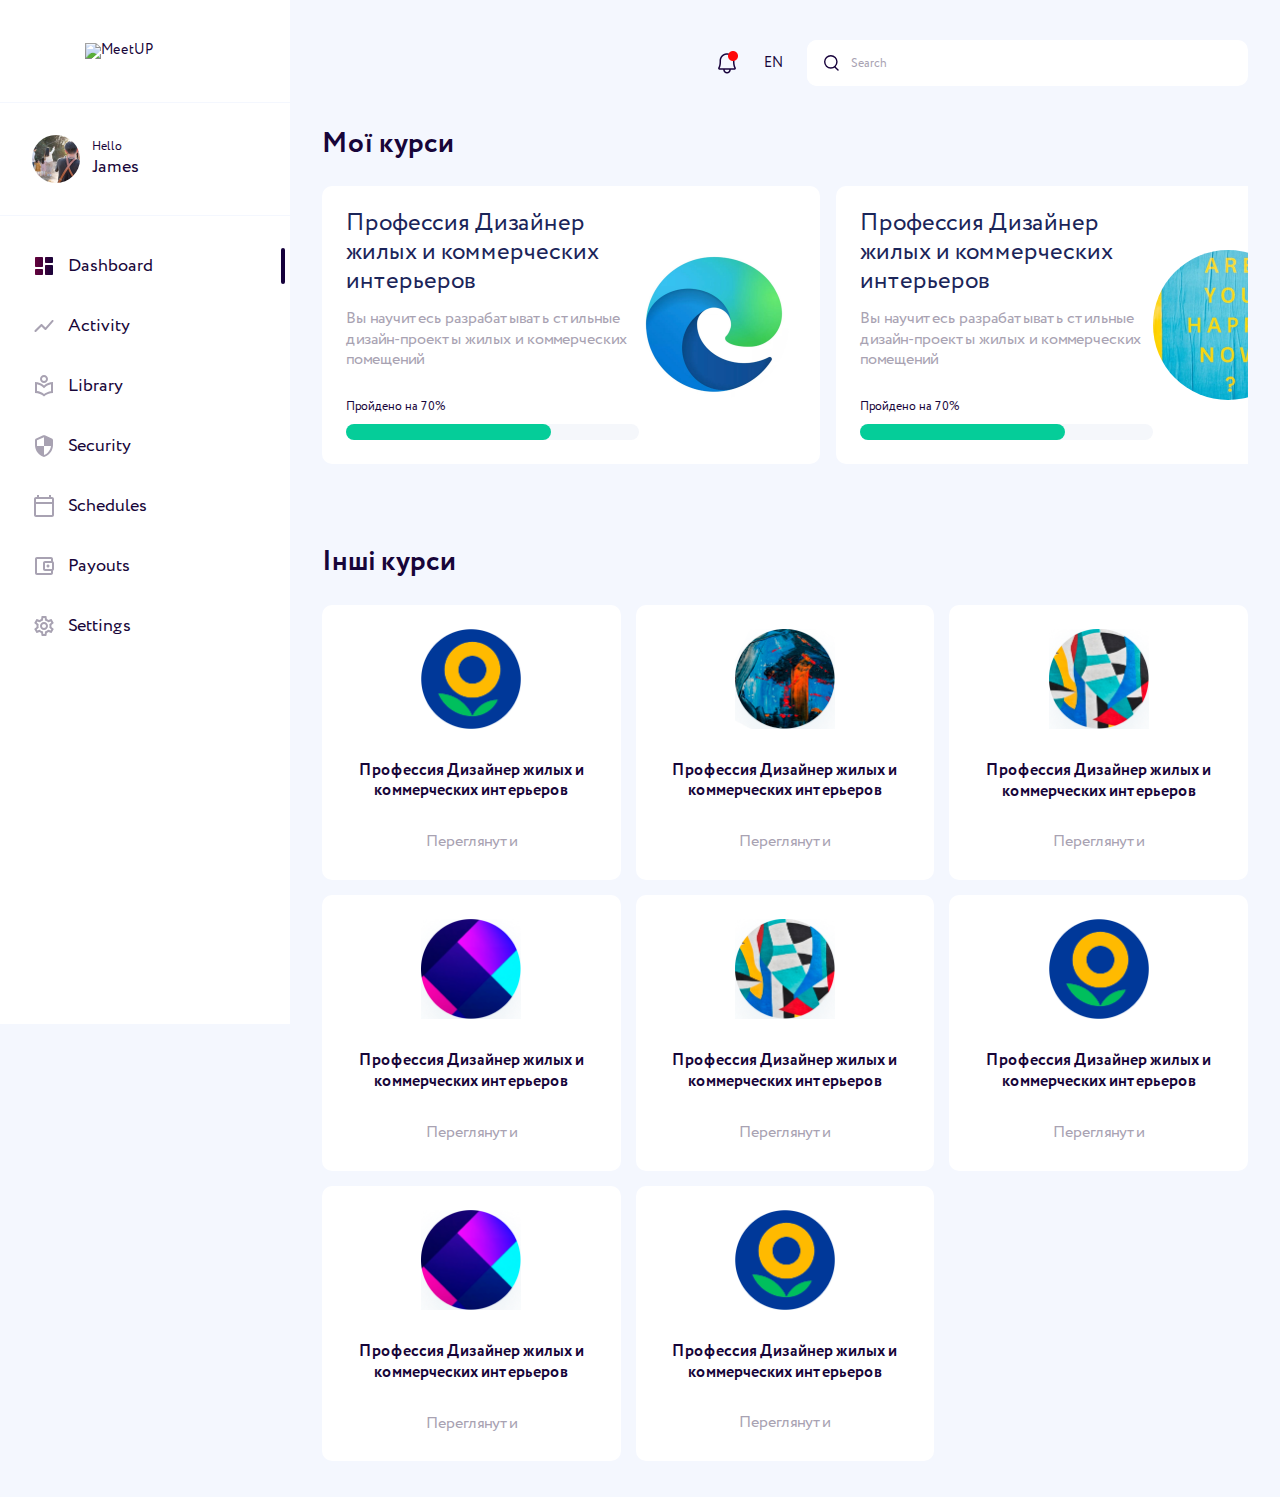
==== index.html @ d6d975dc "meetup v.1" ====
<!DOCTYPE html>
<html lang="en">

<head>
	<meta charset="UTF-8" />
	<meta name="viewport" content="width=device-width, initial-scale=1.0" />
	<title>MeetUP</title>
	<meta name="description" content="">
	<meta name="keywords" content="">
	<link rel="stylesheet" type="text/css" href="css/reset.css" />
	<link rel="stylesheet" type="text/css" href="css/slick.css" />
	<link rel="stylesheet" type="text/css" href="css/style.css" />
</head>

<body>
	<div class="container">
		<div class="wrapper">
			<div class="page">
				<header class="header">
					<nav class="menu">
						<div class="logo"><a href="/"><img src="img/logo.png" alt="MeetUP" /></a></div>
						<div class="user">
							<img src="img/james.jpg" alt="James" />
							<div class="user-name">
								<h3><span>Hello</span> James</h3>
							</div>
						</div>
						<div class="extra-menu">
							<div class="bell">
								<img src="img/bell.png" alt="Bell">
								<h4 class="message">У вас нове повідомлення</h4>
							</div>
							<div class="language">EN</div>
							<div class="search">
								<div class="search-box">
									<input type="text" class="input-search" placeholder="Search">
								</div>
							</div>
							<div class="search-close"></div>
							<div class="header_burger"></div>
						</div>
						<div class="sidebar-menu">
							<div class="logo"><a href="/"><img src="img/logo.png" alt="MeetUP" /></a></div>
							<div class="user">
								<img src="img/james.jpg" alt="James" />
								<div class="user-name">
									<h3><span>Hello</span> James</h3>
								</div>
							</div>
							<div class="language">EN</div>
							<ul class="sidebar-menu__box-link">
								<a href="#">
									<li class="active"><img class="img-svg" src="img/svg/dashboard.svg" alt="Dashboard">Dashboard</li>
								</a>
								<a href="#">
									<li><img class="img-svg" src="img/svg/activity.svg" alt="Activity">Activity</li>
								</a>
								<a href="#">
									<li><img class="img-svg" src="img/svg/library.svg" alt="Library">Library</li>
								</a>
								<a href="#">
									<li><img class="img-svg" src="img/svg/security.svg" alt="Security">Security</li>
								</a>
								<a href="#">
									<li><img class="img-svg" src="img/svg/schedules.svg" alt="Schedules">Schedules</li>
								</a>
								<a href="#">
									<li><img class="img-svg" src="img/svg/payouts.svg" alt="Payouts">Payouts</li>
								</a>
								<a href="#">
									<li><img class="img-svg" src="img/svg/settings.svg" alt="Settings">Settings</li>
								</a>
							</ul>
						</div>
					</nav>
				</header>
				<div class="content">
					<section class="my-courses">
						<h1>Мої курси</h1>
						<div class="wrap">
							<div class="course">
								<div class="course__txt">
									<h2 class="course__name">Профессия Дизайнер жилых и коммерческих интерьеров</h2>
									<p class="course__description">Вы научитесь разрабатывать стильные дизайн-проекты жилых и коммерческих
										помещений</p>
									<div class="course__progress-bar">
										<p>Пройдено на 70%</p>
										<div class="course__progress-bar-full">
											<div class="course__progress-bar-load"></div>
										</div>
									</div>
								</div>
								<img src="img/progress.png" alt="Course" />
							</div>
							<div class="course">
								<div class="course__txt">
									<h2 class="course__name">Профессия Дизайнер жилых и коммерческих интерьеров</h2>
									<p class="course__description">Вы научитесь разрабатывать стильные дизайн-проекты жилых и коммерческих
										помещений</p>
									<div class="course__progress-bar">
										<p>Пройдено на 70%</p>
										<div class="course__progress-bar-full">
											<div class="course__progress-bar-load"></div>
										</div>
									</div>
								</div>
								<img src="img/are_you.jpg" alt="Course" />
							</div>
							<div class="course">
								<div class="course__txt">
									<h2 class="course__name">Профессия Дизайнер жилых и коммерческих интерьеров</h2>
									<p class="course__description">Вы научитесь разрабатывать стильные дизайн-проекты жилых и коммерческих
										помещений</p>
									<div class="course__progress-bar">
										<p>Пройдено на 70%</p>
										<div class="course__progress-bar-full">
											<div class="course__progress-bar-load"></div>
										</div>
									</div>
								</div>
								<img src="img/progress.png" alt="Course" />
							</div>
							<div class="course">
								<div class="course__txt">
									<h2 class="course__name">Профессия Дизайнер жилых и коммерческих интерьеров</h2>
									<p class="course__description">Вы научитесь разрабатывать стильные дизайн-проекты жилых и коммерческих
										помещений</p>
									<div class="course__progress-bar">
										<p>Пройдено на 70%</p>
										<div class="course__progress-bar-full">
											<div class="course__progress-bar-load"></div>
										</div>
									</div>
								</div>
								<img src="img/are_you.jpg" alt="Course" />
							</div>
						</div>
					</section>
					<section class="o_course">
						<h1>Інші курси</h1>
						<div class="wrap">
							<div class="o_course_b">
								<img src="img/course-1.png" alt="Course" />
								<h4 class="o_course__name">Профессия Дизайнер жилых и коммерческих интерьеров</h4>
								<a href="#">Переглянути</a>
							</div>
							<div class="o_course_b">
								<img src="img/course-2.png" alt="Course" />
								<h4 class="o_course__name">Профессия Дизайнер жилых и коммерческих интерьеров</h4>
								<a href="#">Переглянути</a>
							</div>
							<div class="o_course_b">
								<img src="img/course-3.png" alt="Course" />
								<h4 class="o_course__name">Профессия Дизайнер жилых и коммерческих интерьеров</h4>
								<a href="#">Переглянути</a>
							</div>
							<div class="o_course_b">
								<img src="img/course-4.png" alt="Course" />
								<h4 class="o_course__name">Профессия Дизайнер жилых и коммерческих интерьеров</h4>
								<a href="#">Переглянути</a>
							</div>
							<div class="o_course_b">
								<img src="img/course-3.png" alt="Course" />
								<h4 class="o_course__name">Профессия Дизайнер жилых и коммерческих интерьеров</h4>
								<a href="#">Переглянути</a>
							</div>
							<div class="o_course_b">
								<img src="img/course-1.png" alt="Course" />
								<h4 class="o_course__name">Профессия Дизайнер жилых и коммерческих интерьеров</h4>
								<a href="#">Переглянути</a>
							</div>
							<div class="o_course_b">
								<img src="img/course-4.png" alt="Course" />
								<h4 class="o_course__name">Профессия Дизайнер жилых и коммерческих интерьеров</h4>
								<a href="#">Переглянути</a>
							</div>
							<div class="o_course_b">
								<img src="img/course-1.png" alt="Course" />
								<h4 class="o_course__name">Профессия Дизайнер жилых и коммерческих интерьеров</h4>
								<a href="#">Переглянути</a>
							</div>
						</div>
					</section>
				</div>
			</div>
		</div>
	</div>
	<script type="text/javascript" src="js/jquery-3.6.0.min.js"></script>
	<script type="text/javascript" src="js/slick.js"></script>
	<script type="text/javascript" src="js/main.js"></script>
</body>

</html>
---- css/style.css ----
@font-face {
  font-family: "Circe";
  src: url("../fonts/Circe-Regular.eot");
  src: url("../fonts/Circe-Regular.eot?iefix") format("eot"),
    url("../fonts/Circe-Regular.woff") format("woff"),
    url("../fonts/Circe-Regular.ttf") format("truetype");
  font-weight: 400;
  font-style: normal;
}
@font-face {
  font-family: "Circe";
  src: url("../fonts/Circe-Bold.eot");
  src: url("../fonts/Circe-Bold.eot?iefix") format("eot"),
    url("../fonts/Circe-Bold.woff") format("woff"),
    url("../fonts/Circe-Bold.ttf") format("truetype");
  font-weight: 600;
  font-style: normal;
}
body {
  height: 100%;
  font-family: "Circe", sans-serif;
  background: #f4f7fe;
  color: #170539;
}
ol,
ul {
  list-style: none;
}
* {
  margin: 0;
  padding: 0;
  outline: none;

  -webkit-box-sizing: border-box;
  -moz-box-sizing: border-box;
  box-sizing: border-box;
}

a,
a:hover {
  text-decoration: none;
  color: #170539;
}

.left {
  float: left;
}
.right {
  float: right;
}
.container {
  max-width: 1440px;
  width: 100%;
  margin: 0 auto;
  padding: 0;
}
.wrapper {
  margin: 0;
  padding: 0;
}
h1 {
  font-size: 36px;
  line-height: 43.2px;
  font-weight: 400;
  margin-bottom: 24px;
}
h2 {
  font-size: 24px;
  line-height: 28.8px;
  font-weight: 400;
}
h3 {
  font-size: 18px;
  font-weight: 400;
  line-height: 23.4px;
}
h4 {
  font-size: 16px;
  font-weight: 400;
  line-height: 20.8px;
}
p {
  font-size: 14px;
  font-weight: 400;
  line-height: 20.8px;
}
img {
  width: 100%;
}
.hide_block {
  display: none !important;
}
/* svg styles */
#dashboard,
#activity,
#library,
#security,
#schedules,
#payouts,
#settings {
  fill: #a8a2b2;
}

/* svg styles end */

/* index */
/* header start*/
.page {
  display: flex;
  position: relative;
  overflow: hidden;
}
.menu {
  width: 290px;
  padding: 0 5px 0 32px;
  background: #ffffff;
  height: 1024px;
}
.menu ul {
  margin-top: 32px;
}
.menu ul li {
  display: flex;
  align-items: center;
  font-size: 18px;
  line-height: 30px;
  margin-bottom: 24px;
  padding: 3px 0;
}
.menu ul .img-svg {
  margin-right: 12px;
}
.menu ul a:last-child li {
  margin-bottom: 0;
}
.menu ul .active {
  position: relative;
}
.menu ul .active #dashboard,
.menu ul .active #activity,
.menu ul .active #library,
.menu ul .active #security,
.menu ul .active #schedules,
.menu ul .active #payouts,
.menu ul .active #settings {
  fill: url(#paint0_linear_1267_731);
}
.menu ul .active::after {
  content: "";
  position: absolute;
  right: 0;
  border-right: 4px solid #17023b;
  height: 100%;
  border-radius: 25px;
}
.logo {
  display: flex;
  width: 147px;
  height: auto;
  padding: 43px 0;
  margin: 0 auto;
}
.logo a {
  z-index: 2;
}
.user img {
  width: 48px;
  height: auto;
  border-radius: 24px;
  margin-right: 12px;
}
.user {
  display: flex;
  align-items: center;
  padding: 32px 5px 32px 32px;
  margin: 0 -5px 0 -32px;
  border-top: 1px solid #f4f7fe;
  border-bottom: 1px solid #f4f7fe;
}
.user-name h3 {
  display: flex;
  flex-direction: column;
}
.user-name span {
  font-size: 12px;
  line-height: 18px;
}
.extra-menu {
  position: absolute;
  right: 32px;
  top: 40px;
  display: flex;
  justify-content: flex-end;
  align-items: center;
  width: 100%;
}
.extra-menu img {
  margin-right: 25px;
  position: relative;
  width: 24px;
  height: auto;
}
.extra-menu .img::after {
  content: "";
  position: absolute;
  height: 10px;
  width: 10px;
  background-color: #ff0808;
}
.search {
  display: flex;
  max-width: 441px;
  width: 100%;
  height: 46px;
  border-radius: 10px;
  position: relative;
  background: #ffffff;
}
.search-box {
  width: 100%;
  display: flex;
}
.input-search {
  padding-left: 44px;
  border-radius: 10px;
}
.input-search::placeholder {
  font-size: 12px;
  line-height: 18px;
  color: #a8a2b2;
}
.search::before {
  content: "";
  width: 16px;
  height: 16px;
  background: url(../img/svg/search.svg) no-repeat 50% 50%;
  background-size: contain;
  position: absolute;
  left: 16px;
  top: 50%;
  transform: translateY(-50%);
}
.language {
  margin-right: 24px;
}
.bell {
  position: relative;
}
.message {
  display: none;
  padding: 16px;
  padding-left: 52px;
  background: #ffffff;
  position: absolute;
  width: max-content;
  left: -24px;
  top: 47px;
  border-radius: 6px;
  box-shadow: 0px 0px 1px rgba(112, 144, 176, 0.31),
    0px 12px 24px rgba(112, 144, 176, 0.15);
  z-index: 2;
}
.message::before {
  content: "";
  width: 24px;
  height: 24px;
  background: url(../img/svg/envelope.svg) no-repeat 50% 50%;
  background-size: contain;
  position: absolute;
  left: 16px;
  top: 50%;
  transform: translateY(-50%);
}
.message::after {
  content: "";
  position: absolute;
  left: 26px;
  top: -20px;
  border: 10px solid transparent;
  border-bottom: 10px solid white;
}
.sidebar-menu .logo,
.sidebar-menu .user,
.sidebar-menu .language {
  display: none;
}

/* header end */

.content {
  width: 100%;
  padding: 0 32px;
  margin-top: 126px;
  overflow: hidden;
}

/* my-courses */
.my-courses .wrap {
  display: grid;
  grid-template-columns: repeat(2, 1fr);
  grid-column-gap: 16px;
  grid-row-gap: 16px;
  margin-bottom: 56px;
}
.my-courses h1 {
  font-weight: 600;
}
.course {
  display: flex;
  justify-content: space-between;
  align-items: center;
  background: #ffffff;
  border-radius: 10px;
  padding: 24px;
  padding-right: 31px;
  max-width: 535px;
}
.course__txt {
  max-width: 298px;
}
.course__name {
  margin-bottom: 12px;
  color: #1b2559;
}
.course__description {
  color: #a8a2b2;
  font-size: 16px;
  margin-bottom: 27px;
}
.course img {
  width: 150px;
  height: 150px;
  border-radius: 50%;
}
.course__progress-bar p {
  font-size: 12px;
  line-height: 18px;
  margin-bottom: 8px;
}
.course__progress-bar-full {
  height: 16px;
  background: #f5f7fb;
  border-radius: 20px;
}
.course__progress-bar-load {
  background: #05cd99;
  border-radius: 20px;
  height: 100%;
  width: 70%;
}
/* my-courses end */

/* o_course */
.o_course img {
  width: 100px;
  height: auto;
  margin-bottom: 32px;
}
.o_course h1 {
  font-weight: 600;
}
.o_course_b {
  padding: 24px;
  padding-bottom: 27px;
  max-width: 260px;
  height: auto;
  background: #ffffff;
  text-align: center;
  border-radius: 10px;
}
.o_course_b a {
  color: #a8a2b2;
  font-size: 16px;
  line-height: 20.8px;
}
.o_course__name {
  font-weight: 600;
  margin-bottom: 30px;
}
.o_course .wrap {
  display: grid;
  grid-template-columns: repeat(4, 1fr);
  grid-column-gap: 15px;
  grid-row-gap: 15px;
  margin-bottom: 36px;
}
/* o_course end */

/* course-page */
/* cp-course */
.cp-course {
  padding: 40px 32px;
  background: #ffffff;
  border-radius: 10px;
  display: flex;
  justify-content: space-between;
  margin-bottom: 16px;
}
.cp-course__info {
  max-width: 498px;
}
.cp-course__info h1 {
  font-weight: 600;
  margin-bottom: 16px;
}
.cp-course__specification {
  padding: 8px 16px;
  background: #f4f7fe;
  border-radius: 39px;
  font-size: 13px;
  line-height: 18px;
  letter-spacing: 0.5px;
  padding-left: 44px;
  position: relative;
  max-width: 393px;
  margin-bottom: 24px;
}
.cp-course__specification::before {
  content: "";
  width: 20px;
  height: 20px;
  background: url(../img/svg/receipt.svg) no-repeat 50% 50%;
  background-size: contain;
  position: absolute;
  left: 16px;
  top: 50%;
  transform: translateY(-50%);
}
.btn-simple {
  border: 1px solid #170539;
  box-sizing: border-box;
  border-radius: 60px;
  padding: 12px 24px;
  font-size: 14px;
  line-height: 20px;
  font-weight: 600;
}
.btn-gradient {
  background: linear-gradient(
    90deg,
    #68033d 0%,
    #330039 36.61%,
    #170539 65.85%,
    #180339 100%
  );
  border-radius: 60px;
  padding: 12px 24px;
  font-size: 14px;
  line-height: 20px;
  font-weight: 400;
  color: #ffffff;
}
.btn-gradient:hover {
  color: #ffffff;
}
.cp-course .btn-gradient {
  font-weight: 600;
}
.cp-course__description {
  padding: 21px 32px 24px 32px;
  padding-left: 80px;
  background: #ffffff;
  border-radius: 10px;
  position: relative;
  margin-bottom: 56px;
}
.cp-course__description-active .cp-course__description-txt {
  margin-left: -48px;
}
.cp-course__description h3::before {
  content: "";
  width: 32px;
  height: 32px;
  background: url(../img/svg/PlusCircle.svg) no-repeat 50% 50%;
  background-size: contain;
  position: absolute;
  left: 32px;
  top: 16px;
}
.cp-course__description-txt {
  font-size: 16px;
  max-width: 930px;
  display: none;
}
.cp-course__description-active .cp-course__description-txt {
  display: block;
}
.cp-course__description-active h3 {
  margin-bottom: 20px;
}
.cp-course__description-active h3::before {
  background: url(../img/svg/MinusCircle.svg) no-repeat 50% 50%;
  background-size: contain;
}
.cp-course__circle-box {
  margin-right: 82px;
  display: flex;
}
.progress-ring {
  width: 140px;
  height: 140px;
  margin-bottom: 24px;
}
.progress-ring circle {
  stroke-width: 16;
  fill: none;
  stroke-linecap: round;
  transform-origin: center;
  transform: rotate(-90deg);
}
.progress-ring circle:first-child {
  stroke: #f4f7fe;
}
.progress-ring .progress-ring__circle {
  stroke: #68033d;
}
.cp-course__progress-test .progress-ring .progress-ring__circle {
  stroke: #17023b;
}
.cp-course__progress {
  position: relative;
  height: 100%;
}
.cp-course__progress-lesson {
  margin-right: 56px;
}
.cp-course__progress p {
  position: absolute;
  top: 51px;
  left: 50%;
  transform: translateX(-50%);
  font-size: 32px;
  line-height: 120%;
  padding-bottom: 24px;
}
.cp-course__progress span {
  font-size: 18px;
  color: #a8a2b2;
}
.cp-course__progress-categorie {
  font-size: 16px;
  text-align: center;
  letter-spacing: 0.02em;
}

/* cp-course end */
/* lesson */
.lesson h1 {
  font-weight: 600;
}
.lesson__b {
  background: #ffffff;
  border-radius: 10px;
  max-width: 253px;
  position: relative;
  overflow: hidden;
}
.lesson__txt {
  padding: 24px 58px 24px 24px;
}
.lesson__name {
  margin-bottom: 12px;
}
.lesson__b p {
  color: #5f6897;
  line-height: 18.2px;
}
.lesson__b::before {
  content: "";
  width: 32px;
  height: 32px;
  background: url(../img/svg/Circle.svg) no-repeat 50% 50%;
  background-size: contain;
  position: absolute;
  right: 18px;
  top: 24px;
}
.lesson__complited::before {
  content: "";
  background: url(../img/svg/CheckCircle.svg) no-repeat 50% 50%;
  background-size: contain;
}
.lesson__wrap {
  display: grid;
  grid-template-columns: repeat(4, 1fr);
  grid-column-gap: 24px;
  grid-row-gap: 24px;
  margin-bottom: 50px;
}
.lesson__lock .lesson__txt {
  background: rgba(23, 5, 57, 0.6);
  backdrop-filter: blur(4px);
  filter: blur(4px);
}
.lesson__closed {
  content: "";
  width: 48px;
  height: 48px;
  background: url(../img/LockSimple.png) no-repeat 50% 50%;
  background-size: contain;
  position: absolute;
  top: 50%;
  left: 50%;
  transform: translate(-50%, -50%);
}
.lesson__closed::before {
  content: "";
  width: 80px;
  height: 80px;
  background: #ffffff;
  opacity: 0.4;
  border-radius: 50%;
  position: absolute;
  top: 50%;
  left: 50%;
  transform: translate(-50%, -50%);
}
/* lesson end */

/* course-page end*/

/* lesson-page */
.lp-lesson {
  background: #ffffff;
  border-radius: 10px;
  padding: 0 140px;
  overflow: visible;
  margin-bottom: 24px;
  display: flex;
  flex-direction: column;
  overflow: hidden;
}
.lp-lesson-video {
  position: relative;
  border-radius: 10px 10px 0px 0px;
  margin: 0 -140px;
  margin-bottom: 32px;
}
.play-video {
  content: "";
  width: 80px;
  height: 80px;
  background: rgb(255 255 255 / 0.4);
  border-radius: 50%;
  position: absolute;
  top: 50%;
  left: 50%;
  transform: translate(-50%, -50%);
}
.play-video::before {
  content: "";
  width: 48px;
  height: 48px;
  background: url(../img/play.png) no-repeat 50% 50%;
  background-size: contain;
  position: absolute;
  top: 50%;
  left: 50%;
  transform: translate(-50%, -50%);
}
.lp-lesson img {
  margin-bottom: 32px;
  max-width: 780px;
  width: 100%;
}
.lp-lesson h2 {
  font-weight: 600;
  margin-bottom: 24px;
  font-size: 24px;
  line-height: 28.8px;
}
.lp-lesson p {
  margin-bottom: 32px;
  font-size: 18px;
  line-height: 27px;
  max-width: 640px;
}
.lp-lesson p span {
  font-weight: 600;
}
.lp-lesson ul {
  padding-left: 24px;
  margin-bottom: 32px;
}
.lp-lesson li {
  font-size: 18px;
  line-height: 27px;
  margin-bottom: 12px;
  position: relative;
}
.lp-lesson li:last-child {
  margin-bottom: 0;
}
.lp-lesson li::before {
  content: "";
  width: 8px;
  height: 8px;
  background: #170539;
  border-radius: 50%;
  position: absolute;
  left: -24px;
  top: 50%;
  transform: translateY(-50%);
}
.button-group {
  display: flex;
  margin-bottom: 46px;
}
.button-group a {
  margin-right: 24px;
}
.button-group a:last-child {
  margin-right: 0;
}
/* lesson-page end */
/* vocabulary */
.vocabulary {
  margin-bottom: 24px;
  background: #ffffff;
  border-radius: 10px;
  padding: 40px;
}
.vocabulary_word {
  border-bottom: 1px solid #f4f7fe;
  display: flex;
  padding-bottom: 16px;
  margin-bottom: 16px;
}
.vocabulary_word:last-child {
  margin-bottom: 0;
  padding-bottom: 0;
  border-bottom: none;
}
.vocabulary_word__txt {
  max-width: 213px;
  width: 100%;
  margin-right: 40px;
  font-weight: 600;
}
/* vocabulary end */
/* faq */

/* faq end */
.faq {
  background: #ffffff;
  border-radius: 10px;
  padding: 40px;
  margin-bottom: 40px;
}
.faq__info {
  display: flex;
  align-items: center;
  margin-bottom: 12px;
}
.faq__info-box {
  display: flex;
  margin-right: 16px;
}
.faq__info p {
  margin-right: 20px;
  position: relative;
  font-size: 12px;
  line-height: 18px;
}
.faq__info p:last-child {
  margin-right: 0;
}
.faq__info-date::before,
.faq__info-course::before {
  content: "";
  position: absolute;
  width: 4px;
  height: 4px;
  background: #dfdfe8;
  border-radius: 50%;
  top: 50%;
  transform: translateY(-50%);
  right: -12px;
}
.faq__info-message {
  background: #f6fffd;
  border: 1px solid #05cd99;
  box-sizing: border-box;
  border-radius: 4px;
  color: #05cd99;
  padding: 1px 8px;
  font-size: 12px;
  line-height: 18px;
}
.faq__question {
  font-weight: 600;
  font-size: 16px;
  line-height: 20.8px;
}
.faq__block-active .faq__question {
  margin-bottom: 12px;
}
.faq__block {
  position: relative;
  margin-bottom: 16px;
  padding-bottom: 16px;
  border-bottom: 1px solid #f4f7fe;
  padding-right: 72px;
}
.faq__block:last-child {
  margin-bottom: 0;
  padding-bottom: 0;
  border-bottom: none;
}
.faq__button {
  position: absolute;
  right: 0;
  top: 0;
  border: 1px solid #0a1930;
  box-sizing: border-box;
  width: 32px;
  height: 32px;
  border-radius: 50%;
}
.faq__button::before {
  content: "";
  width: 16px;
  height: 16px;
  background: url(../img/bottom-arrow.png) no-repeat 50% 50%;
  background-size: contain;
  position: absolute;
  left: 50%;
  top: 50%;
  transform: translate(-50%, -50%);
}
.faq__block-active .faq__button::before {
  background: url(../img/bottom-close.png) no-repeat 50% 50%;
  background-size: contain;
}
.faq__answer {
  display: none;
}
/* record */
.record h1 {
  font-weight: 600;
}
.record__wrap {
  display: grid;
  grid-template-columns: repeat(2, 1fr);
  grid-column-gap: 16px;
  grid-row-gap: 16px;
}
.record__b {
  background: #ffffff;
  border-radius: 10px;
  padding: 16px 24px;
  max-width: 535px;
}
.record__lesson {
  margin-bottom: 12px;
  font-size: 16px;
  line-height: 130%;
  padding-left: 45px;
  position: relative;
}
.record__lesson::before {
  content: "";
  width: 32px;
  height: 32px;
  background: url(../img/note.png) no-repeat 50% 50%;
  background-size: contain;
  position: absolute;
  left: 0;
  top: 50%;
  transform: translateY(-50%);
}
.record__course {
  font-weight: 600;
  font-size: 18px;
  line-height: 130%;
}
/* record end */

/* mobile */
@media only screen and (max-width: 1439px) {
  .cp-course__circle-box {
    margin-right: 20px;
  }
  h1 {
    font-size: 28px;
    line-height: 130%;
  }
  .lesson__wrap {
    grid-template-columns: repeat(3, 1fr);
  }
  .lesson__b {
    max-width: 100%;
  }
  .my-courses .wrap {
    overflow-y: hidden;
    overflow-x: scroll;
    display: flex;
    padding-bottom: 24px;
  }
  .course {
    max-width: 498px;
    flex: none;
  }
  .o_course .wrap {
    grid-template-columns: repeat(3, 1fr);
  }
  .o_course_b {
    max-width: 100%;
  }
  .my-courses .wrap::-webkit-scrollbar-thumb {
    background: #17023b;
    border-radius: 4px;
  }
  .my-courses .wrap::-webkit-scrollbar {
    width: 3px;
    background: #fff;
    border-radius: 20px;
    padding: 0 20px;
    margin-right: 32px;
  }
  .my-courses .wrap::-webkit-scrollbar:horizontal {
    height: 3px;
  }
}
@media only screen and (max-width: 1239px) {
  h1 {
    font-size: 24px;
    line-height: 120%;
  }
  h2 {
    font-size: 18px;
    line-height: 120%;
  }
  .cp-course__info h1 {
    max-width: 453px;
  }
  .cp-course {
    flex-direction: column;
    position: relative;
    padding: 24px;
  }
  .cp-course__progress-lesson {
    margin-right: 40px;
  }
  .cp-course__circle-box {
    margin-right: 0;
  }
  .cp-course .btn-gradient {
    position: absolute;
    top: 24px;
    right: 24px;
  }
  .lesson__wrap {
    grid-template-columns: repeat(2, 1fr);
  }
  .lesson__b::before {
    right: 24px;
  }
  .course__name {
    margin-bottom: 16px;
  }
  .course {
    align-items: flex-start;
  }
  .course__description {
    margin-bottom: 24px;
  }
  .course img {
    width: 120px;
    height: 120px;
  }
  .o_course .wrap {
    grid-template-columns: repeat(2, 1fr);
  }
  .lp-lesson {
    padding: 0 80px;
  }
  .lp-lesson-video {
    margin: 0 -80px;
    margin-bottom: 32px;
  }
  .record__wrap {
    grid-template-columns: repeat(1, 1fr);
  }
  .record__b {
    max-width: 100%;
  }
}
@media (min-width: 1024px) and (max-width: 1239px) {
}
@media (min-width: 768px) and (max-width: 1239px) {
}
@media only screen and (min-width: 1024px) {
}
@media only screen and (max-width: 1023px) {
  .lp-lesson {
    padding: 0 40px;
  }
  .lp-lesson-video {
    margin: 0 -40px;
    margin-bottom: 32px;
  }
}
@media (min-width: 992px) and (max-width: 1239px) {
}
@media only screen and (max-width: 991px) {
  .content {
    padding: 0 28px;
  }
  .page {
    display: block;
  }
  header {
    max-width: 100%;
  }
  .menu {
    width: 100%;
    height: auto;
    display: flex;
    justify-content: space-between;
    align-items: center;
    padding: 22px 220px 24px 28px;
  }
  .user-name span {
    display: none;
  }
  .logo {
    margin: unset;
    width: 110px;
    padding: 0;
  }
  .user {
    padding: 0;
    margin: unset;
  }
  .user img {
    width: 32px;
  }
  .language {
    margin-right: 24px;
    font-size: 18px;
    line-height: 130%;
  }
  .extra-menu {
    right: 28px;
    top: 28px;
  }
  .extra-menu :nth-child(3) {
    order: 1;
  }
  .extra-menu :nth-child(1) {
    order: 2;
  }
  .extra-menu :nth-child(2) {
    order: 3;
  }
  .extra-menu :nth-child(5) {
    order: 4;
  }
  .extra-menu :nth-child(5) {
    order: 4;
  }
  .extra-menu img,
  .search {
    margin-right: 24px;
  }
  .header_burger {
    display: block;
    width: 24px;
    height: 24px;
    margin: 0;
    cursor: pointer;
    background: url(../img/svg/burger.svg) no-repeat center;
    background-size: contain;
  }
  .header_burger_active {
    background: url(../img/svg/close.svg) no-repeat center;
    background-size: contain;
    right: 28px;
    top: 28px;
    z-index: 3;
    position: fixed;
  }
  .sidebar-menu {
    max-width: 100%;
    position: fixed;
    display: block !important;
    width: 100%;
    max-width: 300px;
    height: 100%;
    top: 0;
    right: -340px;
    z-index: 2;
    overflow: scroll;
    background: #ffffff;
    box-shadow: -10px 10px 40px rgba(112, 144, 176, 0.12);
    margin-top: 0 !important;
    /* -webkit-transition: right 0.3s;
    -moz-transition: right 0.3s;
    transition: right 0.3s; */
  }
  .mobile_menu_active {
    right: 0;
  }
  .mobile_menu_active .language {
    display: none;
  }
  .sidebar-menu__box-link {
    position: absolute;
    display: block;
    margin: auto;
    top: 215px;
    width: 100%;
    padding: 0 10px 0 0;
    margin-top: 0 !important;
  }
  .menu ul .active::after {
    right: unset;
    left: 0;
  }
  .menu ul li {
    padding-left: 36px;
  }

  .input-search {
    width: 0;
    padding-left: 0;
  }
  .search::before {
    left: 0;
    width: 24px;
    height: 24px;
  }
  .search {
    height: auto;
    width: 24px;
  }
  .mobile-search {
    width: 100%;
    margin-right: 0;
    max-width: 100%;
    padding: 28px 28px 20px 28px;
    position: absolute;
    left: 28px;
    z-index: 3;
  }
  .mobile-search .input-search {
    width: 100%;
    border-radius: 0;
  }
  .mobile-search .search-box {
    border-bottom: 1px solid #f4f7fe;
    height: 32px;
  }
  .input-search::placeholder {
    padding-left: 36px;
  }
  .search-close {
    position: relative;
    display: none;
    width: 24px;
    height: 24px;
    z-index: 4;
    order: 5;
  }
  .search-close::before {
    content: "";
    width: 24px;
    height: 24px;
    background: url(../img/svg/close.svg) no-repeat 50% 50%;
    background-size: contain;
    position: absolute;
    right: 0;
    top: 50%;
    transform: translateY(-50%);
    z-index: 4;
  }
  .mobile-search::before {
    left: 28px;
  }
  .content {
    margin-top: 40px;
    padding-bottom: 40px;
  }
  .cp-course__description {
    margin-bottom: 40px;
  }
  .lesson__wrap {
    margin-bottom: 0;
  }
  .lesson h1 {
    margin-bottom: 16px;
  }
  .lp-lesson-video {
    margin-bottom: 40px;
  }
  .lp-lesson p {
    margin-bottom: 24px;
    font-size: 16px;
    line-height: 130%;
  }
  .lp-lesson li {
    font-size: 16px;
    line-height: 20.8px;
  }
  .lp-lesson ul {
    margin-bottom: 40px;
  }
  .vocabulary {
    padding: 24px;
  }
  .faq {
    padding: 24px;
  }
}
@media only screen and (max-width: 767px) {
  .cp-course__specification {
    margin-right: 24px;
  }
  .cp-course .btn-gradient {
    position: absolute;
    bottom: 24px;
    left: 16px;
    top: unset;
    right: unset;
    width: calc(100% - 32px);
    max-width: 280px;
  }
  .cp-course__circle-box {
    padding-bottom: 76px;
  }
  .cp-course__description {
    padding: 16px;
    padding-left: 52px;
  }
  .cp-course__description h3::before {
    width: 24px;
    height: 24px;
    left: 16px;
  }
  .cp-course__description-active .cp-course__description-txt {
    margin-left: -36px;
  }
}
@media only screen and (min-width: 680px) {
}
@media only screen and (max-width: 679px) {
}
@media only screen and (max-width: 639px) {
  h1 {
    margin-bottom: 16px;
  }
  .content {
    padding-left: 24px;
    padding-right: 24px;
  }
  .lesson__wrap {
    grid-template-columns: repeat(1, 1fr);
    max-width: 312px;
  }
  .cp-course__progress-lesson {
    margin-right: 24px;
  }
  .user {
    display: none;
    z-index: 3;
    position: fixed;
    right: 230px;
  }
  .language {
    display: none;
    z-index: 3;
    position: fixed;
  }
  .menu {
    padding: 17px 220px 17px 24px;
  }
  .extra-menu {
    right: 18px;
    top: 18px;
  }
  .mobile_menu_active {
    max-width: 100%;
  }
  .user-name span {
    display: block;
  }

  .mobile_menu .logo {
    display: none;
    top: 17px;
    left: 24px;
  }
  .logo {
    width: 88px;
  }
  .sidebar-menu .logo,
  .sidebar-menu .user {
    display: flex;
    position: absolute;
  }
  .sidebar-menu .user {
    left: 24px;
    top: 108px;
    border: none;
  }
  .mobile_menu .user img {
    width: 48px;
  }
  .header_burger_active {
    right: 18px;
    top: 18px;
  }
  .mobile_menu .language {
    top: 20px;
    right: 72px;
    margin-right: 0;
  }
  .sidebar-menu .language {
    display: block;
    position: absolute;
    right: 72px;
    top: 20px;
  }

  .mobile-search {
    padding: 18px 24px 0px 18px;
    left: 24px;
  }
  .mobile-search .search-box {
    height: 24px;
    padding-bottom: 14px;
  }
  .input-search::placeholder {
    padding-left: 42px;
  }
  .o_course img {
    width: 60px;
    margin-bottom: 32px;
  }
  .o_course__name {
    font-size: 14px;
    line-height: 18.2px;
    margin-bottom: 24px;
  }
  .o_course_b {
    padding: 16px;
  }
  .o_course_b a {
    font-size: 12px;
    line-height: 18px;
  }
  .o_course .wrap {
    margin-bottom: 20px;
  }
  .my-courses .wrap {
    margin-bottom: 40px;
  }
  .course {
    flex-direction: column-reverse;
    padding: 16px 16px 24px 16px;
  }
  .course img {
    width: 40px;
    height: 40px;
    margin-bottom: 12px;
  }
  .course__name {
    font-size: 16;
    line-height: 20.8px;
    margin-bottom: 12px;
  }
  .course__description {
    font-size: 14px;
    line-height: 18.2px;
  }
  .button-group {
    flex-wrap: wrap;
    justify-content: space-between;
    margin-bottom: 30px;
  }
  .button-group a {
    width: 49%;
    margin-right: 0;
    text-align: center;
  }
  .button-group a:last-child {
    margin-right: 0;
    width: 100%;
    text-align: center;
    margin-top: 16px;
  }
  .vocabulary_word {
    flex-direction: column;
  }
  .vocabulary_word__txt {
    margin-right: 0;
    margin-bottom: 8px;
  }
  .faq__block {
    padding-right: 40px;
  }
  .lp-lesson h2 {
    font-size: 18px;
    line-height: 120%;
    margin-bottom: 16px;
  }
  .lp-lesson-video {
    margin-bottom: 16px;
  }
  .lp-lesson img,
  .lp-lesson p {
    margin-bottom: 16px;
  }
  .lp-lesson ul {
    margin-bottom: 24px;
  }
  .lp-lesson {
    padding: 0 16px;
  }
  .vocabulary {
    padding: 16px;
  }
  .faq {
    margin-bottom: 0;
    padding: 16px;
  }
  .faq__button {
    width: 24px;
    height: 24px;
  }
  .faq__button::before {
    width: 12px;
    height: 12px;
  }
  .faq__info {
    flex-direction: column;
    align-items: flex-start;
  }
  .faq__info-box {
    margin-right: 0;
  }
  .faq__question,
  .faq__answer {
    font-size: 14px;
    line-height: 18.2px;
  }
  .faq__info-message {
    margin-top: 8px;
  }
  .record__lesson {
    font-size: 14px;
  }
  .menu ul a:last-child li {
    margin-bottom: 51px;
  }
}
@media only screen and (max-width: 479px) {
  .cp-course__progress {
    transform: scale(0.85);
  }
  .cp-course {
    padding: 16px;
  }
  .cp-course__circle-box {
    padding: 0 8px;
    padding-bottom: 100px;
    justify-content: center;
  }
  .cp-course__specification {
    font-size: 10px;
    line-height: 12px;
    letter-spacing: 0.25px;
    max-width: 240px;
    padding-right: 32px;
  }
  .lesson__txt {
    padding: 16px 56px 16px 16px;
  }
  .lesson__b::before {
    top: 16px;
    right: 16px;
  }
  .record__lesson {
    font-size: 12px;
  }
  .record__course {
    font-size: 16px;
  }
}
@media only screen and (max-width: 320px) {
}
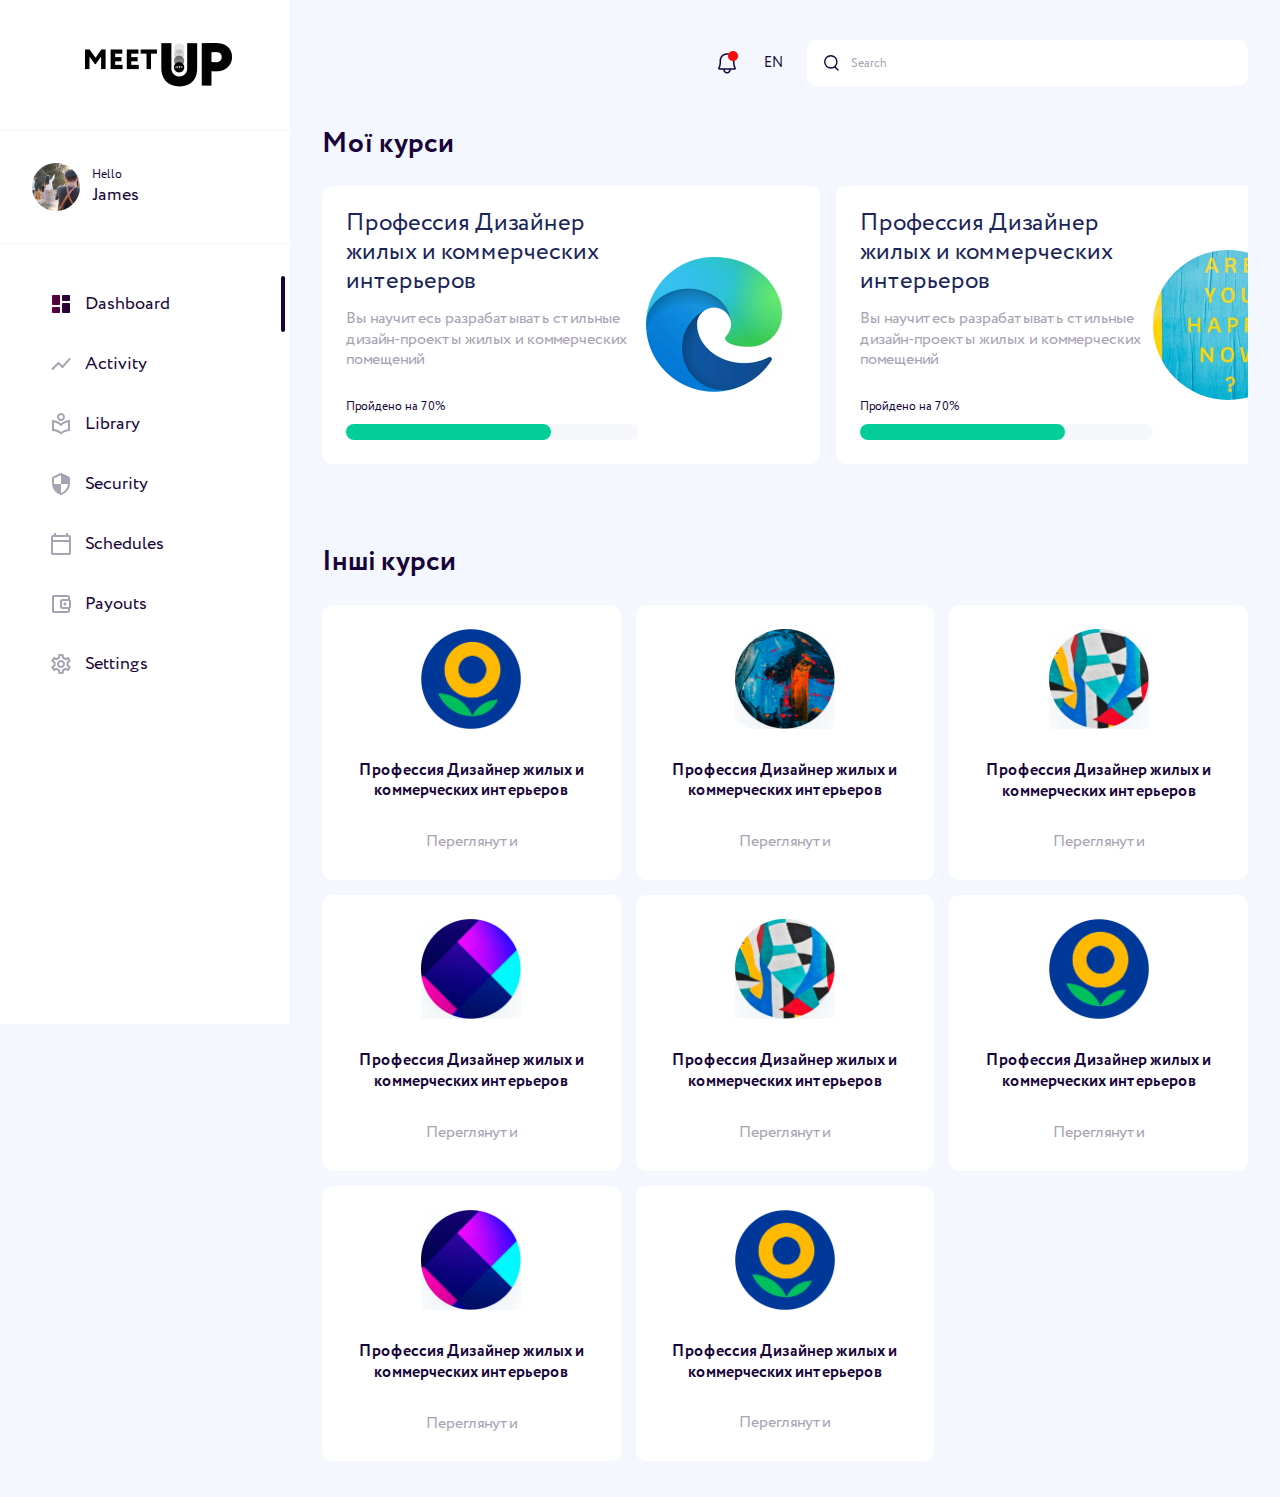
==== commit 52907f97: "Add files via upload" ====
--- a/index.html
+++ b/index.html
@@ -26,10 +26,12 @@
 							</div>
 						</div>
 						<div class="extra-menu">
-							<div class="bell">
-								<img src="img/bell.png" alt="Bell">
-								<h4 class="message">У вас нове повідомлення</h4>
-							</div>
+							<a href="#">
+								<div class="bell">
+									<img src="img/bell.png" alt="Bell">
+									<h4 class="message">У вас нове повідомлення</h4>
+								</div>
+							</a>
 							<div class="language">EN</div>
 							<div class="search">
 								<div class="search-box">
@@ -78,62 +80,74 @@
 					<section class="my-courses">
 						<h1>Мої курси</h1>
 						<div class="wrap">
-							<div class="course">
-								<div class="course__txt">
-									<h2 class="course__name">Профессия Дизайнер жилых и коммерческих интерьеров</h2>
-									<p class="course__description">Вы научитесь разрабатывать стильные дизайн-проекты жилых и коммерческих
-										помещений</p>
-									<div class="course__progress-bar">
-										<p>Пройдено на 70%</p>
-										<div class="course__progress-bar-full">
-											<div class="course__progress-bar-load"></div>
-										</div>
-									</div>
-								</div>
-								<img src="img/progress.png" alt="Course" />
-							</div>
-							<div class="course">
-								<div class="course__txt">
-									<h2 class="course__name">Профессия Дизайнер жилых и коммерческих интерьеров</h2>
-									<p class="course__description">Вы научитесь разрабатывать стильные дизайн-проекты жилых и коммерческих
-										помещений</p>
-									<div class="course__progress-bar">
-										<p>Пройдено на 70%</p>
-										<div class="course__progress-bar-full">
-											<div class="course__progress-bar-load"></div>
-										</div>
-									</div>
-								</div>
-								<img src="img/are_you.jpg" alt="Course" />
-							</div>
-							<div class="course">
-								<div class="course__txt">
-									<h2 class="course__name">Профессия Дизайнер жилых и коммерческих интерьеров</h2>
-									<p class="course__description">Вы научитесь разрабатывать стильные дизайн-проекты жилых и коммерческих
-										помещений</p>
-									<div class="course__progress-bar">
-										<p>Пройдено на 70%</p>
-										<div class="course__progress-bar-full">
-											<div class="course__progress-bar-load"></div>
-										</div>
-									</div>
-								</div>
-								<img src="img/progress.png" alt="Course" />
-							</div>
-							<div class="course">
-								<div class="course__txt">
-									<h2 class="course__name">Профессия Дизайнер жилых и коммерческих интерьеров</h2>
-									<p class="course__description">Вы научитесь разрабатывать стильные дизайн-проекты жилых и коммерческих
-										помещений</p>
-									<div class="course__progress-bar">
-										<p>Пройдено на 70%</p>
-										<div class="course__progress-bar-full">
-											<div class="course__progress-bar-load"></div>
-										</div>
-									</div>
-								</div>
-								<img src="img/are_you.jpg" alt="Course" />
-							</div>
+							<a href="#">
+								<div class="course">
+									<div class="course__txt">
+										<h2 class="course__name">Профессия Дизайнер жилых и коммерческих интерьеров</h2>
+										<p class="course__description">Вы научитесь разрабатывать стильные дизайн-проекты жилых и
+											коммерческих
+											помещений</p>
+										<div class="course__progress-bar">
+											<p>Пройдено на 70%</p>
+											<div class="course__progress-bar-full">
+												<div class="course__progress-bar-load"></div>
+											</div>
+										</div>
+									</div>
+									<img src="img/progress.png" alt="Course" />
+								</div>
+							</a>
+							<a href="#">
+								<div class="course">
+									<div class="course__txt">
+										<h2 class="course__name">Профессия Дизайнер жилых и коммерческих интерьеров</h2>
+										<p class="course__description">Вы научитесь разрабатывать стильные дизайн-проекты жилых и
+											коммерческих
+											помещений</p>
+										<div class="course__progress-bar">
+											<p>Пройдено на 70%</p>
+											<div class="course__progress-bar-full">
+												<div class="course__progress-bar-load"></div>
+											</div>
+										</div>
+									</div>
+									<img src="img/are_you.jpg" alt="Course" />
+								</div>
+							</a>
+							<a href="#">
+								<div class="course">
+									<div class="course__txt">
+										<h2 class="course__name">Профессия Дизайнер жилых и коммерческих интерьеров</h2>
+										<p class="course__description">Вы научитесь разрабатывать стильные дизайн-проекты жилых и
+											коммерческих
+											помещений</p>
+										<div class="course__progress-bar">
+											<p>Пройдено на 70%</p>
+											<div class="course__progress-bar-full">
+												<div class="course__progress-bar-load"></div>
+											</div>
+										</div>
+									</div>
+									<img src="img/progress.png" alt="Course" />
+								</div>
+							</a>
+							<a href="#">
+								<div class="course">
+									<div class="course__txt">
+										<h2 class="course__name">Профессия Дизайнер жилых и коммерческих интерьеров</h2>
+										<p class="course__description">Вы научитесь разрабатывать стильные дизайн-проекты жилых и
+											коммерческих
+											помещений</p>
+										<div class="course__progress-bar">
+											<p>Пройдено на 70%</p>
+											<div class="course__progress-bar-full">
+												<div class="course__progress-bar-load"></div>
+											</div>
+										</div>
+									</div>
+									<img src="img/are_you.jpg" alt="Course" />
+								</div>
+							</a>
 						</div>
 					</section>
 					<section class="o_course">
--- a/css/style.css
+++ b/css/style.css
@@ -124,8 +124,8 @@
   align-items: center;
   font-size: 18px;
   line-height: 30px;
-  margin-bottom: 24px;
-  padding: 3px 0;
+  margin-bottom: 4px;
+  padding: 13px 17px;
 }
 .menu ul .img-svg {
   margin-right: 12px;
@@ -153,6 +153,15 @@
   height: 100%;
   border-radius: 25px;
 }
+.menu ul li:hover {
+  background: #f4f7fe;
+  padding: 13px 17px;
+  border-radius: 10px;
+  margin-right: 9px;
+}
+.menu ul .active:hover::after {
+  right: -9px;
+}
 .logo {
   display: flex;
   width: 147px;
@@ -245,6 +254,16 @@
 }
 .bell {
   position: relative;
+  z-index: 2;
+}
+.bell:hover {
+  border-radius: 10px;
+  padding: 11px;
+  background: rgb(255 255 255 / 70%);
+  margin-right: 14px;
+}
+.bell:hover img {
+  margin-right: 0;
 }
 .message {
   display: none;
@@ -253,12 +272,15 @@
   background: #ffffff;
   position: absolute;
   width: max-content;
-  left: -24px;
-  top: 47px;
   border-radius: 6px;
   box-shadow: 0px 0px 1px rgba(112, 144, 176, 0.31),
     0px 12px 24px rgba(112, 144, 176, 0.15);
   z-index: 2;
+  left: -13px;
+  top: 56px;
+}
+.bell:hover .message {
+  display: block;
 }
 .message::before {
   content: "";
@@ -301,6 +323,9 @@
   grid-column-gap: 16px;
   grid-row-gap: 16px;
   margin-bottom: 56px;
+}
+.my-courses .wrap a:hover {
+  box-shadow: 0px 18px 40px rgba(112, 144, 176, 0.12);
 }
 .my-courses h1 {
   font-weight: 600;
@@ -367,6 +392,9 @@
   background: #ffffff;
   text-align: center;
   border-radius: 10px;
+}
+.o_course_b:hover {
+  box-shadow: 0px 18px 40px rgba(112, 144, 176, 0.12);
 }
 .o_course_b a {
   color: #a8a2b2;
@@ -452,6 +480,7 @@
 }
 .btn-gradient:hover {
   color: #ffffff;
+  background: #68033d;
 }
 .cp-course .btn-gradient {
   font-weight: 600;
@@ -554,6 +583,9 @@
   max-width: 253px;
   position: relative;
   overflow: hidden;
+}
+.lesson__b:hover {
+  box-shadow: 0px 18px 40px rgba(112, 144, 176, 0.12);
 }
 .lesson__txt {
   padding: 24px 58px 24px 24px;
@@ -712,6 +744,16 @@
 .button-group a:last-child {
   margin-right: 0;
 }
+.button-group .btn-simple:nth-child(2):hover {
+  background: #17023b;
+  color: #ffffff;
+}
+.button-group .btn-simple:nth-child(3):hover {
+  background: #17023b;
+  color: #17023b;
+  background: #dfdfe8;
+  border: 1px solid #d1cdd7;
+}
 /* lesson-page end */
 /* vocabulary */
 .vocabulary {
@@ -845,6 +887,9 @@
   grid-column-gap: 16px;
   grid-row-gap: 16px;
 }
+.record__wrap a:hover {
+  box-shadow: 0px 18px 40px rgba(112, 144, 176, 0.12);
+}
 .record__b {
   background: #ffffff;
   border-radius: 10px;
@@ -875,6 +920,96 @@
   line-height: 130%;
 }
 /* record end */
+.record-theme__b {
+  background: #ffffff;
+  border-radius: 10px;
+  padding: 24px;
+}
+.record-theme__b {
+  margin-bottom: 12px;
+  font-size: 16px;
+  line-height: 130%;
+  position: relative;
+}
+.record-theme__course {
+  font-weight: 600;
+  font-size: 18px;
+  line-height: 130%;
+  padding-bottom: 16px;
+  margin-bottom: 16px;
+  border-bottom: 1px solid #f4f7fe;
+}
+.record-theme__lesson {
+  margin-bottom: 12px;
+  font-size: 17.5px;
+  line-height: 130%;
+  padding-left: 45px;
+  position: relative;
+}
+.record-theme__lesson::before {
+  content: "";
+  width: 32px;
+  height: 32px;
+  background: url(../img/note.png) no-repeat 50% 50%;
+  background-size: contain;
+  position: absolute;
+  left: 0;
+  top: 50%;
+  transform: translateY(-50%);
+}
+.record-theme__txt {
+  max-width: 880px;
+  font-size: 16px;
+  line-height: 130%;
+}
+/* table */
+.table {
+  padding: 24px 40px;
+  background: #ffffff;
+  border-radius: 10px;
+  display: grid;
+  grid-template-rows: auto;
+  grid-row-gap: 24px;
+}
+.table__box {
+  display: grid;
+  grid-template-columns: 50px 120px 550px 60px 50px;
+  align-items: center;
+  justify-content: space-between;
+  grid-column-gap: 16px;
+  grid-row-gap: 16px;
+  font-size: 16px;
+  line-height: 150%;
+}
+.table__img img {
+  border-radius: 40px;
+  width: 40px;
+  height: 40px;
+}
+.table__info {
+  padding-bottom: 24px;
+  border-bottom: 1px solid #f4f7fe;
+  text-transform: uppercase;
+  color: #8e8ea1;
+  font-size: 12px;
+  line-height: 150%;
+}
+.table__action {
+  font-size: 0;
+  position: relative;
+}
+.table__action::before {
+  content: "";
+  width: 24px;
+  height: 24px;
+  background: url(../img/svg/DotsThreeVertical.svg) no-repeat 50% 50%;
+  background-size: contain;
+  position: absolute;
+  left: 50%;
+  top: 50%;
+  transform: translate(-50%, -50%);
+}
+/* table end */
 
 /* mobile */
 @media only screen and (max-width: 1439px) {
@@ -897,7 +1032,7 @@
     display: flex;
     padding-bottom: 24px;
   }
-  .course {
+  .my-courses .wrap a {
     max-width: 498px;
     flex: none;
   }
@@ -1032,6 +1167,7 @@
   .user {
     padding: 0;
     margin: unset;
+    border: none;
   }
   .user img {
     width: 32px;
@@ -1121,6 +1257,16 @@
   .menu ul li {
     padding-left: 36px;
   }
+  .menu ul li:hover {
+    padding: 13px 17px;
+    padding-left: 27px;
+    margin-right: 0;
+    margin-left: 9px;
+  }
+  .menu ul .active:hover::after {
+    right: unset;
+    left: -9px;
+  }
 
   .input-search {
     width: 0;
@@ -1212,6 +1358,25 @@
   .faq {
     padding: 24px;
   }
+  /* .bell {
+    pointer-events: none;
+  } */
+  .bell:hover {
+    border-radius: unset;
+    padding: 0;
+    background: none;
+    margin-right: unset;
+  }
+  .bell:hover img {
+    margin-right: 24px;
+  }
+  .message {
+    left: -213px;
+    top: 61px;
+  }
+  .message::after {
+    left: 216px;
+  }
 }
 @media only screen and (max-width: 767px) {
   .cp-course__specification {
@@ -1454,6 +1619,9 @@
   .menu ul a:last-child li {
     margin-bottom: 51px;
   }
+  .message {
+    top: 53px;
+  }
 }
 @media only screen and (max-width: 479px) {
   .cp-course__progress {
@@ -1487,6 +1655,13 @@
   .record__course {
     font-size: 16px;
   }
+  .record-theme__lesson {
+    font-size: 12px;
+    line-height: 150%;
+  }
+  .record-theme__b {
+    padding: 16px;
+  }
 }
 @media only screen and (max-width: 320px) {
 }
